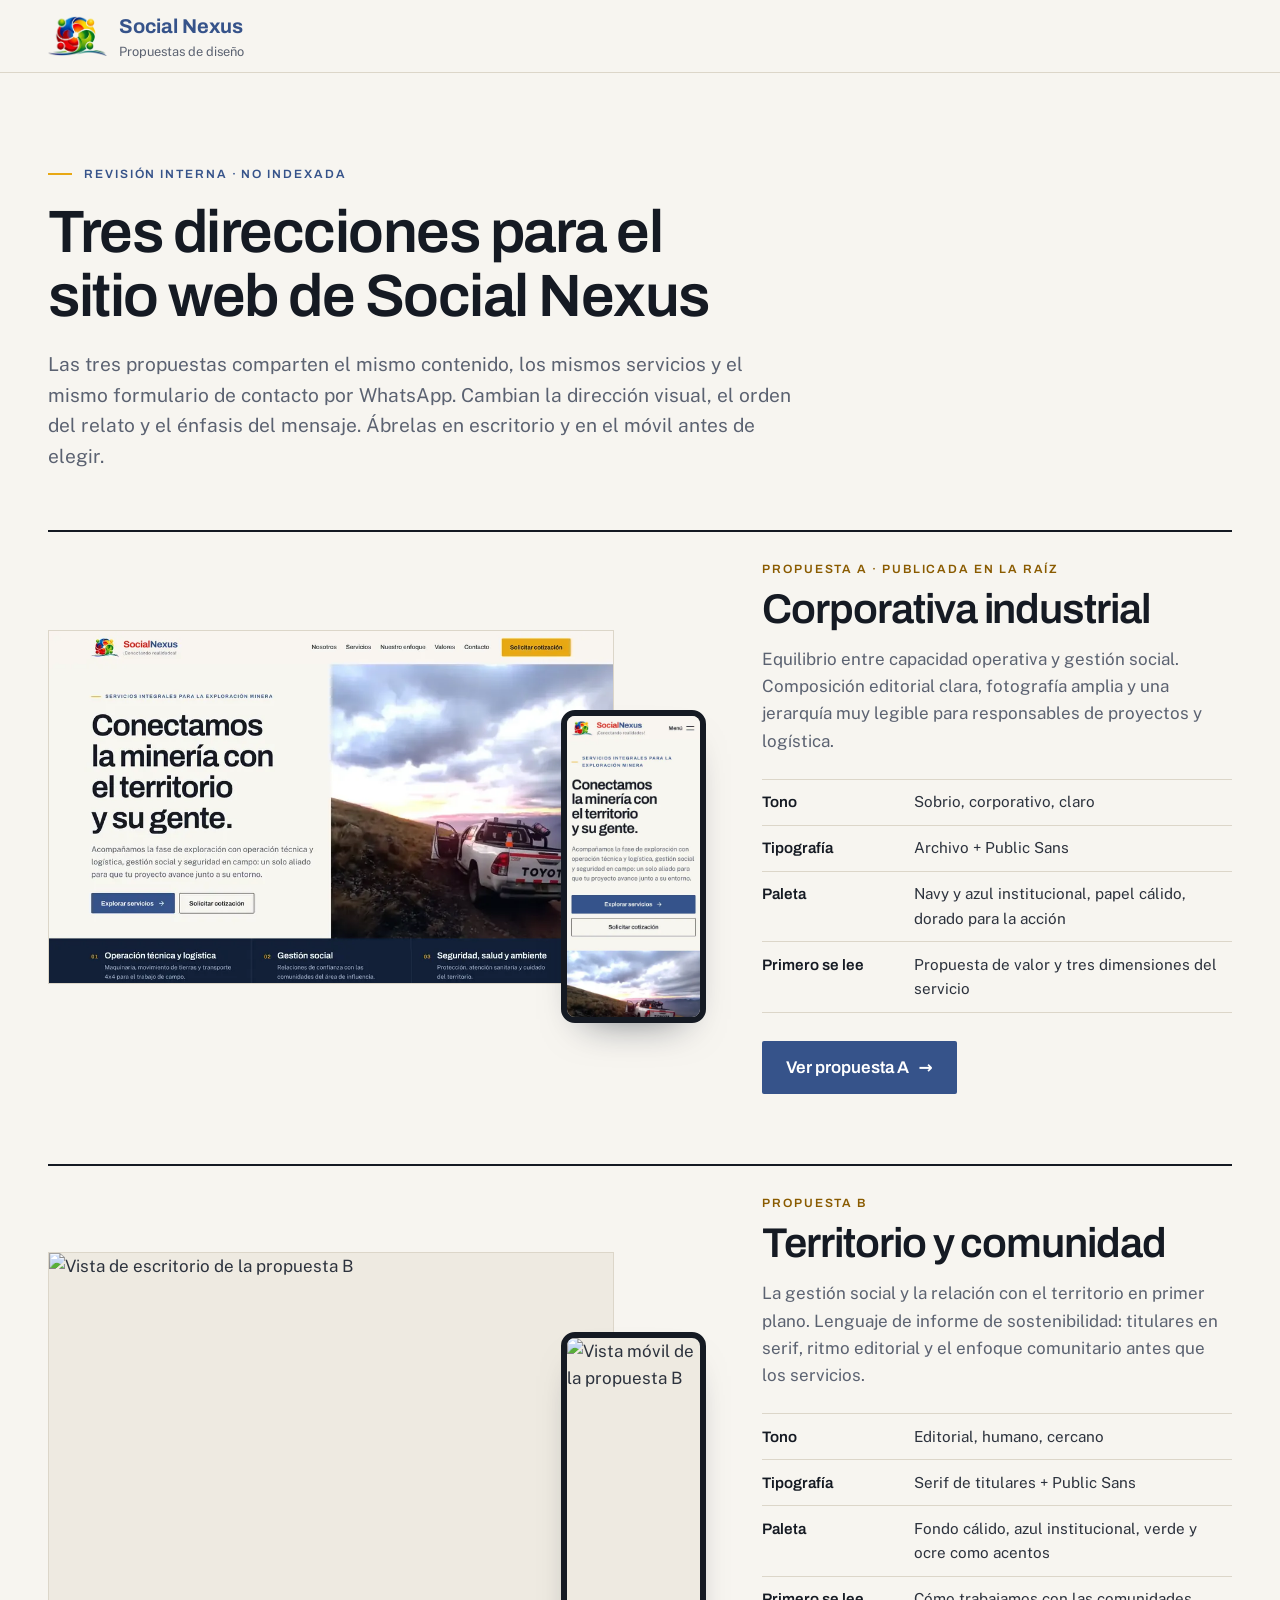
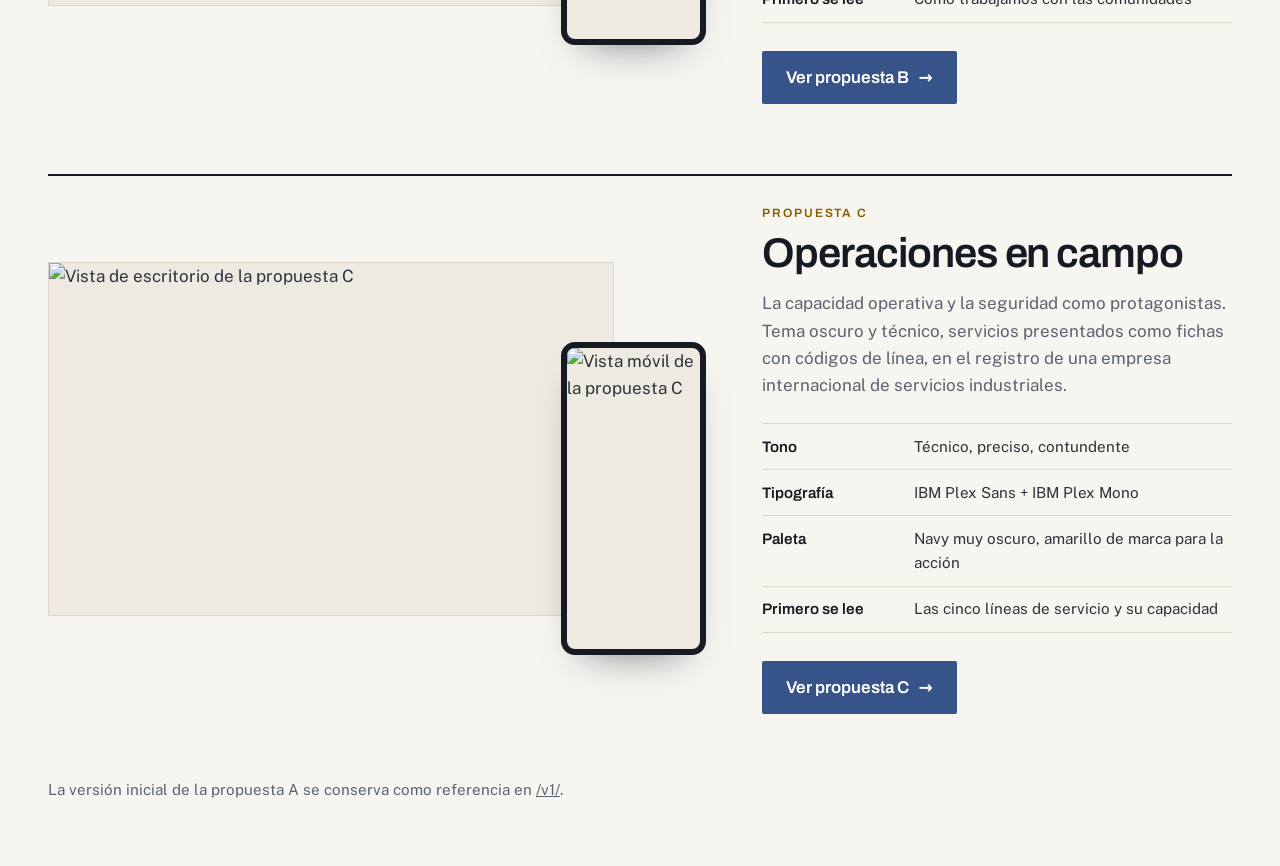
==== site/comparar/index.html @ 57036c65 "Añadir página interna para comparar las propuestas A, B y C Co-Authored-By: Claude Opus 5.5 <noreply" ====
<!DOCTYPE html>
<html lang="es">
<head>
  <meta charset="UTF-8">
  <meta name="viewport" content="width=device-width, initial-scale=1">
  <title>Comparar propuestas de diseño | Social Nexus E.I.R.L.</title>
  <meta name="description" content="Comparación de las tres propuestas de diseño web para Social Nexus E.I.R.L.">
  <meta name="robots" content="noindex">
  <meta name="theme-color" content="#112038">
  <link rel="icon" href="../favicon.ico" sizes="any">
  <link rel="icon" type="image/png" sizes="32x32" href="../favicon-32x32.png">
  <link rel="preload" href="../assets/fonts/archivo-latin.woff2" as="font" type="font/woff2" crossorigin>
  <link rel="stylesheet" href="style.css">
</head>
<body>
  <header class="top">
    <div class="wrap top-inner">
      <a href="../" class="brand" aria-label="Social Nexus – ver sitio principal">
        <img src="../assets/img/logo-simbolo.webp" alt="" width="270" height="183">
        <span><b>Social Nexus</b> <small>Propuestas de diseño</small></span>
      </a>
    </div>
  </header>

  <main class="wrap">
    <section class="intro" aria-labelledby="title">
      <p class="label">Revisión interna · no indexada</p>
      <h1 id="title">Tres direcciones para el sitio web de Social Nexus</h1>
      <p>Las tres propuestas comparten el mismo contenido, los mismos servicios y el mismo formulario de contacto por WhatsApp. Cambian la dirección visual, el orden del relato y el énfasis del mensaje. Ábrelas en escritorio y en el móvil antes de elegir.</p>
    </section>

    <ol class="options">
      <li class="option">
        <article aria-labelledby="opt-a">
          <figure class="shots">
            <img class="shot-desktop" src="a-desktop.webp" alt="Vista de escritorio de la propuesta A" width="960" height="600" loading="lazy">
            <img class="shot-mobile" src="a-mobile.webp" alt="Vista móvil de la propuesta A" width="390" height="844" loading="lazy">
          </figure>
          <div class="option-body">
            <p class="tag">Propuesta A · publicada en la raíz</p>
            <h2 id="opt-a">Corporativa industrial</h2>
            <p class="desc">Equilibrio entre capacidad operativa y gestión social. Composición editorial clara, fotografía amplia y una jerarquía muy legible para responsables de proyectos y logística.</p>
            <dl class="traits">
              <div><dt>Tono</dt><dd>Sobrio, corporativo, claro</dd></div>
              <div><dt>Tipografía</dt><dd>Archivo + Public Sans</dd></div>
              <div><dt>Paleta</dt><dd>Navy y azul institucional, papel cálido, dorado para la acción</dd></div>
              <div><dt>Primero se lee</dt><dd>Propuesta de valor y tres dimensiones del servicio</dd></div>
            </dl>
            <a class="btn" href="../">Ver propuesta A <span aria-hidden="true">→</span></a>
          </div>
        </article>
      </li>

      <li class="option">
        <article aria-labelledby="opt-b">
          <figure class="shots">
            <img class="shot-desktop" src="b-desktop.webp" alt="Vista de escritorio de la propuesta B" width="960" height="600" loading="lazy">
            <img class="shot-mobile" src="b-mobile.webp" alt="Vista móvil de la propuesta B" width="390" height="844" loading="lazy">
          </figure>
          <div class="option-body">
            <p class="tag">Propuesta B</p>
            <h2 id="opt-b">Territorio y comunidad</h2>
            <p class="desc">La gestión social y la relación con el territorio en primer plano. Lenguaje de informe de sostenibilidad: titulares en serif, ritmo editorial y el enfoque comunitario antes que los servicios.</p>
            <dl class="traits">
              <div><dt>Tono</dt><dd>Editorial, humano, cercano</dd></div>
              <div><dt>Tipografía</dt><dd>Serif de titulares + Public Sans</dd></div>
              <div><dt>Paleta</dt><dd>Fondo cálido, azul institucional, verde y ocre como acentos</dd></div>
              <div><dt>Primero se lee</dt><dd>Cómo trabajamos con las comunidades</dd></div>
            </dl>
            <a class="btn" href="../v2/">Ver propuesta B <span aria-hidden="true">→</span></a>
          </div>
        </article>
      </li>

      <li class="option">
        <article aria-labelledby="opt-c">
          <figure class="shots">
            <img class="shot-desktop" src="c-desktop.webp" alt="Vista de escritorio de la propuesta C" width="960" height="600" loading="lazy">
            <img class="shot-mobile" src="c-mobile.webp" alt="Vista móvil de la propuesta C" width="390" height="844" loading="lazy">
          </figure>
          <div class="option-body">
            <p class="tag">Propuesta C</p>
            <h2 id="opt-c">Operaciones en campo</h2>
            <p class="desc">La capacidad operativa y la seguridad como protagonistas. Tema oscuro y técnico, servicios presentados como fichas con códigos de línea, en el registro de una empresa internacional de servicios industriales.</p>
            <dl class="traits">
              <div><dt>Tono</dt><dd>Técnico, preciso, contundente</dd></div>
              <div><dt>Tipografía</dt><dd>IBM Plex Sans + IBM Plex Mono</dd></div>
              <div><dt>Paleta</dt><dd>Navy muy oscuro, amarillo de marca para la acción</dd></div>
              <div><dt>Primero se lee</dt><dd>Las cinco líneas de servicio y su capacidad</dd></div>
            </dl>
            <a class="btn" href="../v3/">Ver propuesta C <span aria-hidden="true">→</span></a>
          </div>
        </article>
      </li>
    </ol>

    <p class="archive">La versión inicial de la propuesta A se conserva como referencia en <a href="../v1/">/v1/</a>.</p>
  </main>
</body>
</html>
---- site/comparar/style.css ----
/* Social Nexus — página interna de comparación de propuestas */
@font-face {
  font-family: 'Archivo';
  src: url('../assets/fonts/archivo-latin.woff2') format('woff2');
  font-weight: 500 800; font-display: swap;
}
@font-face {
  font-family: 'Public Sans';
  src: url('../assets/fonts/public-sans-latin.woff2') format('woff2');
  font-weight: 400 600; font-display: swap;
}
:root {
  --navy: #112038; --blue: #36538A; --paper: #F7F5F0; --sand: #EEEAE1; --line: #DCD6C9;
  --ink: #151A23; --muted: #5B6271; --gold: #E8A814;
  --display: 'Archivo', system-ui, sans-serif; --text: 'Public Sans', system-ui, sans-serif;
  --gutter: clamp(1.25rem, .6rem + 3vw, 3rem);
}
*, *::before, *::after { box-sizing: border-box; margin: 0; padding: 0; }
body { font-family: var(--text); font-size: 1.0625rem; line-height: 1.6; color: #2C323D; background: var(--paper); }
img { display: block; max-width: 100%; height: auto; }
a { color: inherit; }
:focus-visible { outline: 3px solid var(--gold); outline-offset: 3px; }
h1, h2 { font-family: var(--display); color: var(--ink); letter-spacing: -.025em; line-height: 1.08; font-weight: 600; text-wrap: balance; }
.wrap { max-width: 1320px; margin-inline: auto; padding-inline: var(--gutter); }

.top { border-bottom: 1px solid var(--line); background: var(--paper); }
.top-inner { height: 72px; display: flex; align-items: center; }
.brand { display: inline-flex; align-items: center; gap: .75rem; text-decoration: none; }
.brand img { height: 40px; width: auto; }
.brand b { font-family: var(--display); font-size: 1.25rem; color: var(--blue); }
.brand small { display: block; font-size: .8rem; color: var(--muted); }

.intro { padding-block: clamp(3rem, 2rem + 4vw, 5.5rem) clamp(2.5rem, 2rem + 2vw, 4rem); max-width: 820px; }
.label, .tag {
  font-family: var(--display); font-size: .75rem; font-weight: 600; letter-spacing: .16em;
  text-transform: uppercase; color: var(--blue);
}
.label { display: inline-flex; align-items: center; gap: .75rem; margin-bottom: 1rem; }
.label::before { content: ""; width: 24px; height: 2px; background: var(--gold); }
h1 { font-size: clamp(2.2rem, 1.5rem + 2.8vw, 3.8rem); }
.intro p:last-child { margin-top: 1.25rem; font-size: clamp(1.05rem, 1rem + .3vw, 1.2rem); color: var(--muted); max-width: 62ch; }

.options { list-style: none; display: grid; gap: clamp(3rem, 2rem + 3vw, 5rem); padding-bottom: 4rem; }
.option article { display: grid; gap: 1.75rem; border-top: 2px solid var(--ink); padding-top: 1.75rem; }
.shots { position: relative; padding-right: 14%; padding-bottom: 6%; }
.shot-desktop { width: 100%; aspect-ratio: 16 / 10; object-fit: cover; object-position: top; border: 1px solid var(--line); background: var(--sand); }
.shot-mobile {
  position: absolute; right: 0; bottom: 0; width: 22%; aspect-ratio: 390 / 844; object-fit: cover; object-position: top;
  border: 6px solid var(--ink); border-radius: 14px; background: var(--sand);
  box-shadow: 0 20px 40px -24px rgba(11, 22, 40, .6);
}
.tag { color: #8A5B00; }
.option h2 { margin-top: .5rem; font-size: clamp(1.8rem, 1.4rem + 1.5vw, 2.6rem); }
.desc { margin-top: .9rem; color: var(--muted); max-width: 56ch; }
.traits { margin-top: 1.5rem; border-top: 1px solid var(--line); }
.traits div { display: grid; grid-template-columns: 8.5rem 1fr; gap: 1rem; padding: .65rem 0; border-bottom: 1px solid var(--line); font-size: .95rem; }
.traits dt { font-family: var(--display); font-weight: 600; color: var(--ink); }
.traits dd { color: #2C323D; }
.btn {
  display: inline-flex; align-items: center; gap: .6rem; margin-top: 1.75rem;
  min-height: 52px; padding: .8rem 1.5rem; border-radius: 2px;
  background: var(--blue); color: #fff; text-decoration: none;
  font-family: var(--display); font-weight: 600;
  transition: background-color .25s;
}
.btn:hover { background: var(--navy); }
.archive { padding-bottom: 4rem; font-size: .95rem; color: var(--muted); }

@media (min-width: 960px) {
  .option article { grid-template-columns: 7fr 5fr; gap: 3.5rem; align-items: center; }
}
@media (max-width: 479.98px) {
  .traits div { grid-template-columns: 1fr; gap: .1rem; }
  .btn { width: 100%; justify-content: center; }
}
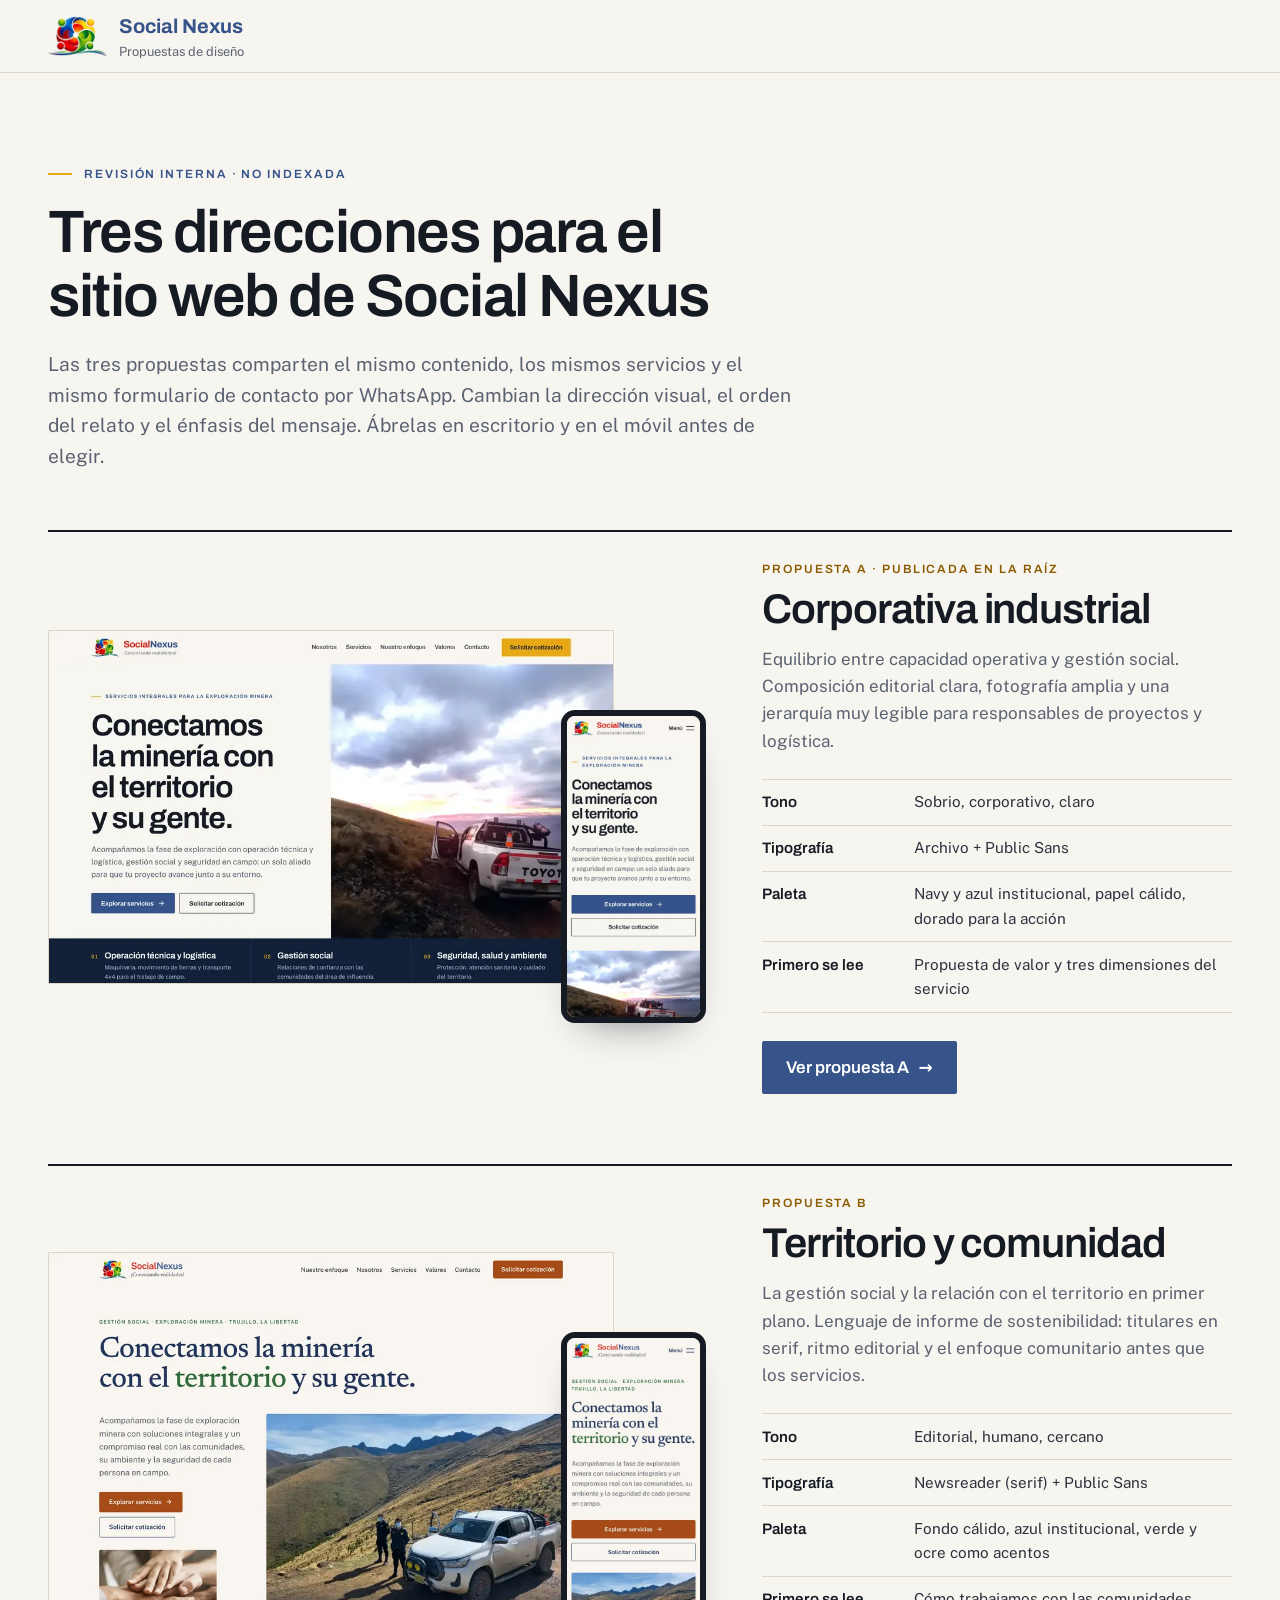
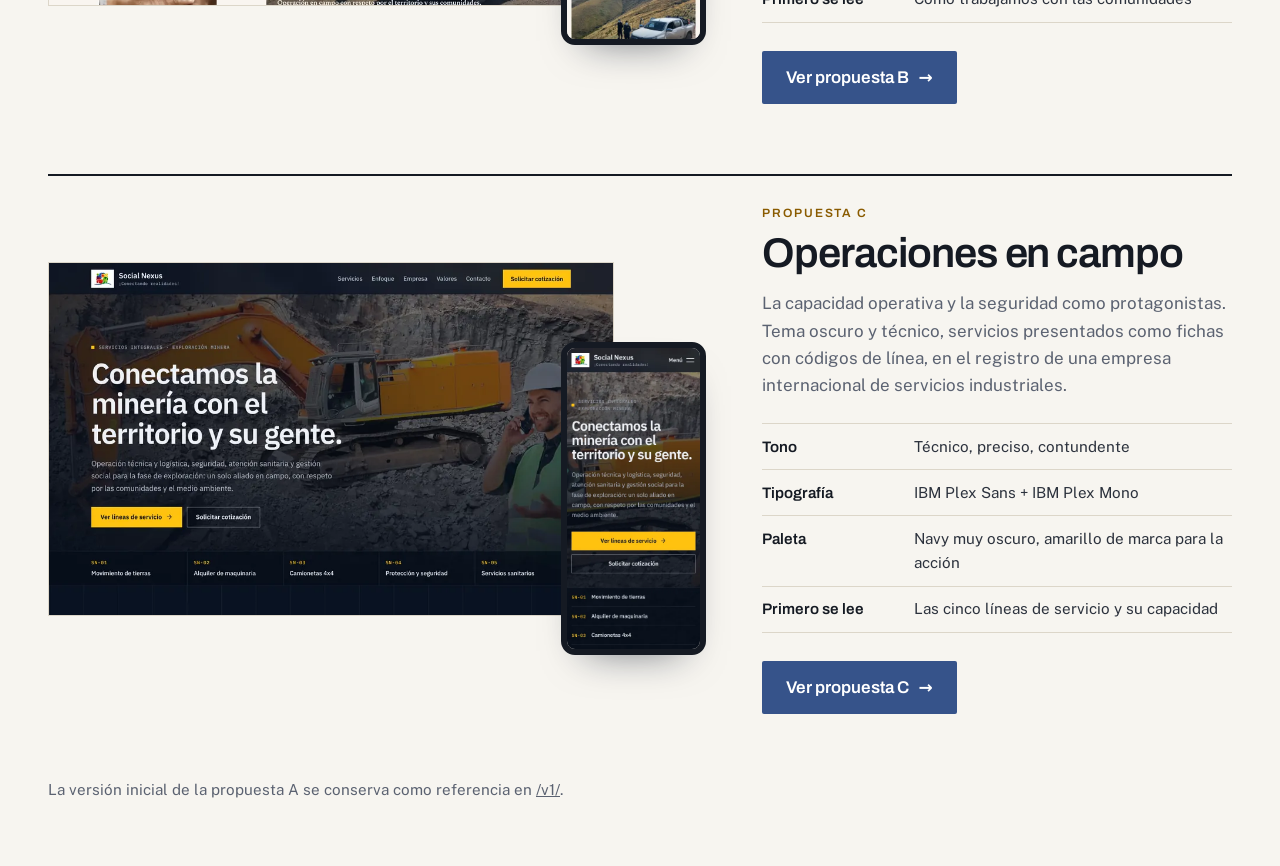
==== commit b2e5f934: "Rediseñar propuesta C y completar la comparación de propuestas - C 'Operaciones en campo': tema oscu" ====
--- a/site/comparar/index.html
+++ b/site/comparar/index.html
@@ -63,7 +63,7 @@
             <p class="desc">La gestión social y la relación con el territorio en primer plano. Lenguaje de informe de sostenibilidad: titulares en serif, ritmo editorial y el enfoque comunitario antes que los servicios.</p>
             <dl class="traits">
               <div><dt>Tono</dt><dd>Editorial, humano, cercano</dd></div>
-              <div><dt>Tipografía</dt><dd>Serif de titulares + Public Sans</dd></div>
+              <div><dt>Tipografía</dt><dd>Newsreader (serif) + Public Sans</dd></div>
               <div><dt>Paleta</dt><dd>Fondo cálido, azul institucional, verde y ocre como acentos</dd></div>
               <div><dt>Primero se lee</dt><dd>Cómo trabajamos con las comunidades</dd></div>
             </dl>
